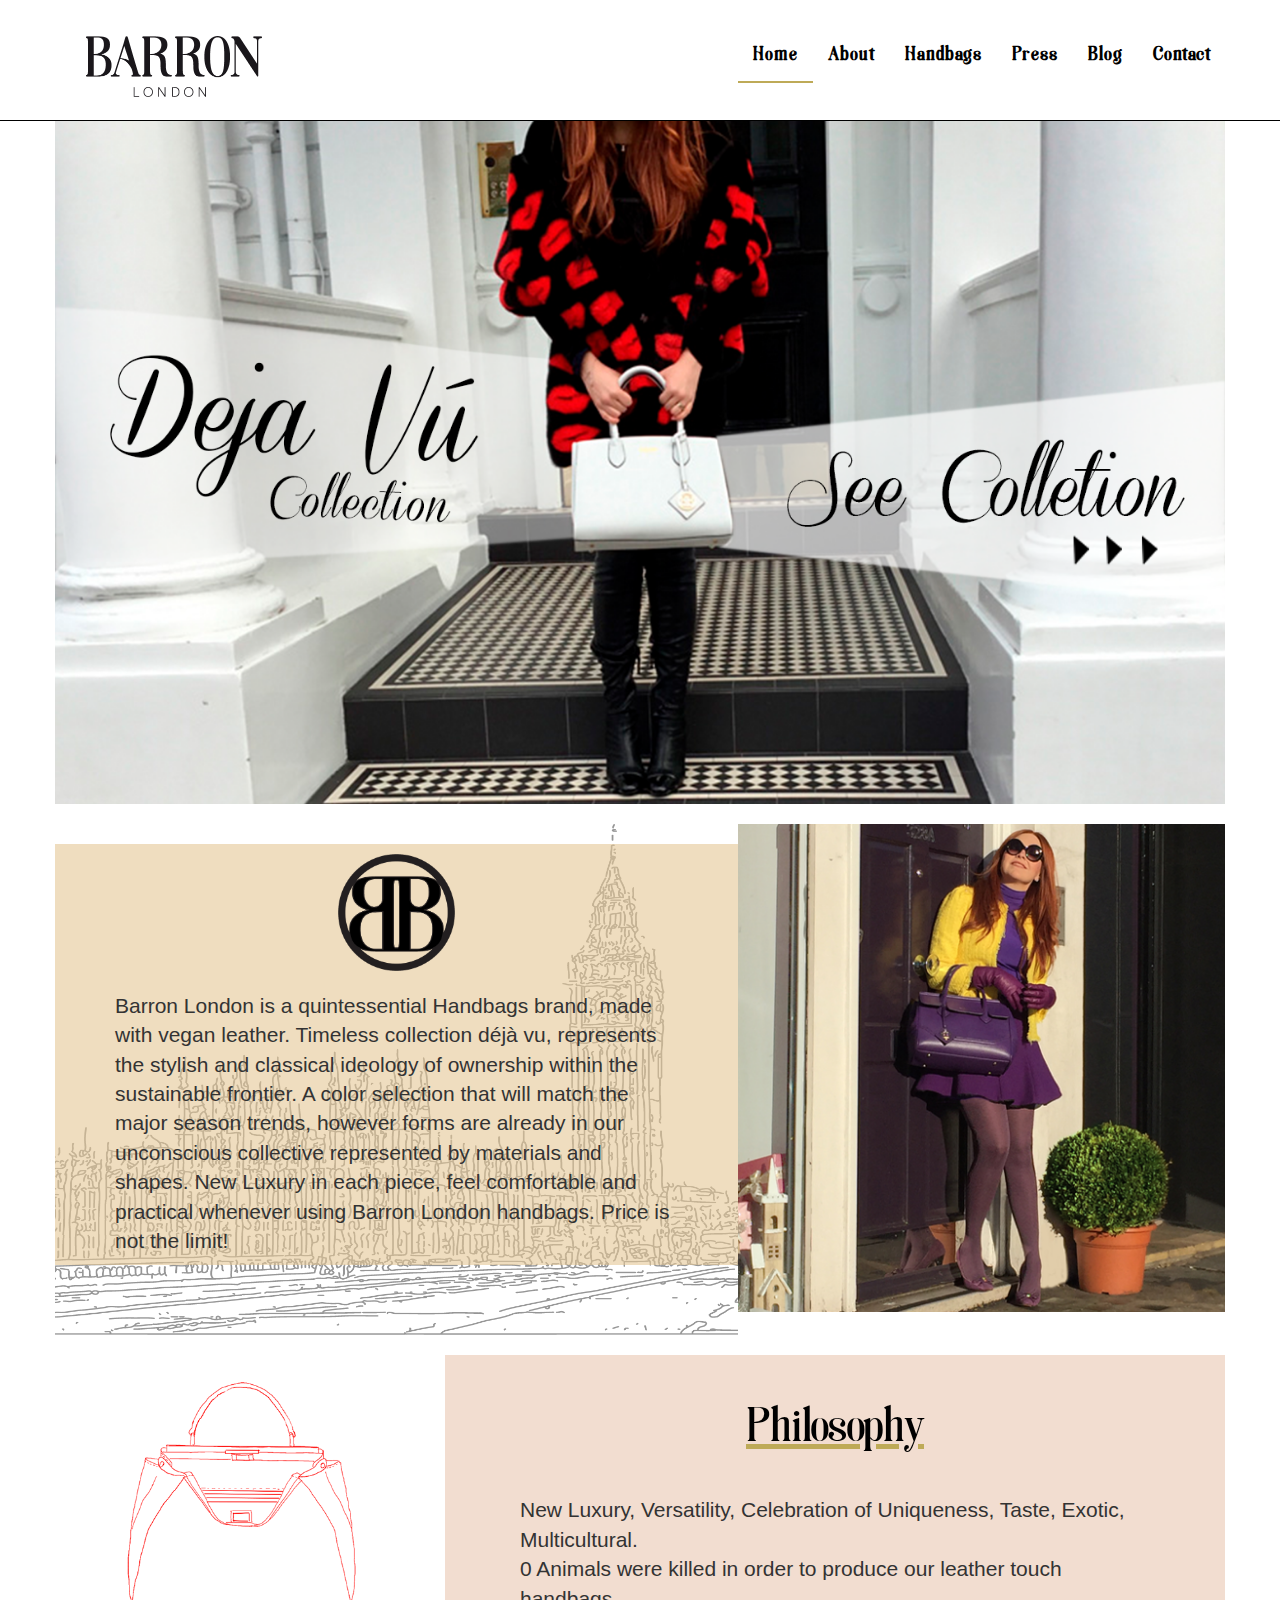
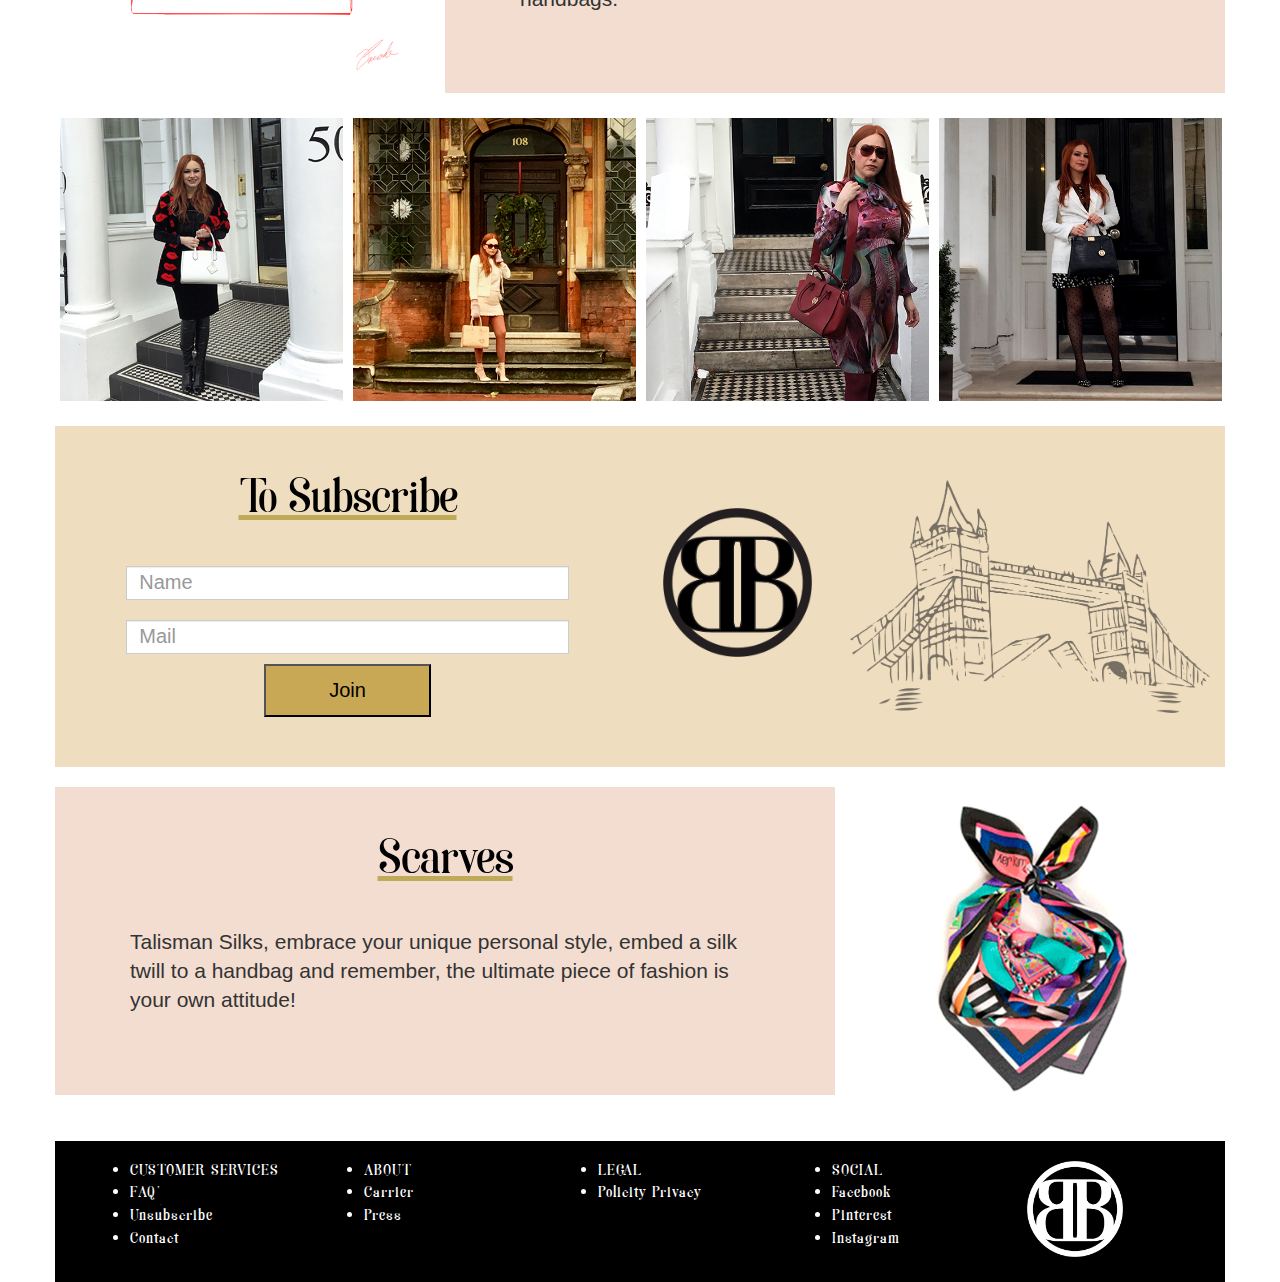
==== index.html @ 4e969e0f "Barron london" ====
<!DOCTYPE html>
<!-- saved from url=(0052)https://getbootstrap.com/docs/3.3/examples/carousel/ -->
<html lang="en"><head><meta http-equiv="Content-Type" content="text/html; charset=UTF-8">
    
    <meta http-equiv="X-UA-Compatible" content="IE=edge">
    <meta name="viewport" content="width=device-width, initial-scale=1">
    <!-- The above 3 meta tags *must* come first in the head; any other head content must come *after* these tags -->
    <meta name="description" content="">
    <meta name="author" content="">
    <meta name="googlebot" content="noindex">
    <meta name="robots" content="noindex">
    <link rel="icon" href="img/favicon.ico">

    <title>Barron London</title>

    <!-- Bootstrap core CSS -->
    <link href="css/bootstrap.min.css" rel="stylesheet">
    <link href="css/custom.css" rel="stylesheet">

  <!-- IE10 viewport hack for Surface/desktop Windows 8 bug -->
    <link href="css/ie10-viewport-bug-workaround.css" rel="stylesheet">

    <!-- Just for debugging purposes. Don't actually copy these 2 lines! -->
    <!--[if lt IE 9]><script src="../../assets/js/ie8-responsive-file-warning.js"></script><![endif]-->
    <script src="js/ie-emulation-modes-warning.js"></script>

    <!-- HTML5 shim and Respond.js for IE8 support of HTML5 elements and media queries -->
    <!--[if lt IE 9]>
      <script src="https://oss.maxcdn.com/html5shiv/3.7.3/html5shiv.min.js"></script>
      <script src="https://oss.maxcdn.com/respond/1.4.2/respond.min.js"></script>
    <![endif]-->

    <!-- Custom styles for this template -->
    <link href="css/carousel.css" rel="stylesheet">

    <link rel="stylesheet" type="text/css" href="css/slick.css"/>
    <link rel="stylesheet" type="text/css" href="css/slick-theme.css"/>

</head>
<!-- NAVBAR
================================================== -->
  <body>
    <div class="navbar-wrapper">
      <div class="container">
        <nav class="navbar navbar-default">
          <div class="container">
            <div class="navbar-header">
              <button type="button" class="navbar-toggle collapsed" data-toggle="collapse" data-target="#navbar" aria-expanded="false" aria-controls="navbar">
                <span class="sr-only">Toggle navigation</span>
                <span class="icon-bar"></span>
                <span class="icon-bar"></span>
                <span class="icon-bar"></span>
              </button>
              <a class="navbar-brand" href="https://getbootstrap.com/docs/3.3/examples/carousel/#">
                <img width="50%" class="img-responsive" src="img/logo_header.png">
              </a>
            </div>
            <div id="navbar" class="navbar-collapse collapse">
              <ul class="nav navbar-nav navbar-right">
                <li class="active">
                  <a class="navbar-link" href="https://getbootstrap.com/docs/3.3/examples/carousel/#">Home</a>
                </li>
                <li>
                  <a class="navbar-link" href="/about-us.html">About</a>
                </li>
                <li>
                  <a class="navbar-link" href="/hangbag.html">Handbags</a>
                </li>
                <li>
                  <a class="navbar-link" href="/press.html">Press</a>
                </li>
               
                <li>
                  <a class="navbar-link" href="#">Blog</a>
                </li>
                 <!--<li>
                  <a class="navbar-link" href="#">Shop</a>
                </li>
                -->
                <li>
                  <a class="navbar-link" href="/contact.html">Contact</a>
                </li>
              </ul>
            </div>
          </div>
        </nav>

      </div>
    </div>
    <!-- Marketing messaging and featurettes
    ================================================== -->
    <!-- Wrap the rest of the page in another container to center all the content. -->

    <div class="container marketing content-wrapper">
      <div class="row">
        <div class="col-md-12 npl npr">
          <div id="home-carrusel-stage">
            <img class="img-responsive" src="img/stock/Carrusel_principal_home.png">
             <img class="img-responsive" src="img/stock/Carrusel_principal_home_2.png">
            <img class="img-responsive" src="img/stock/Carrusel_principal_home_3.png">
          </div>
        </div>
      </div>

      <!-- START THE FEATURETTES -->
      <hr class="featurette-divider">

      <div class="row featurette">
        <div class="col-md-7 bg-castle npl npr">
          <div class="section-inner">
            <div class="bgcolor-1">
            <img class="img-responsive center-block p10" width="20%" src="img/barronblack.png" data-holder-rendered="true">
            <p class="lead">Barron London is a quintessential Handbags brand, made with vegan leather. Timeless collection déjà vu, represents the stylish and classical ideology of ownership within the sustainable frontier. A color selection that will match the major season trends, however forms are already in our unconscious collective represented by materials and shapes. New Luxury in each piece, feel comfortable and practical whenever using Barron London handbags. Price is not the limit!</p>
            </div>
            </div>
        </div>
        <div class="col-md-5 npl npr">
          <img class="img-responsive center-block" alt="500x500" src="img/stock/Barron_london_description_home.png" data-holder-rendered="true">
        </div>
      </div>

      <hr class="featurette-divider">

      <div class="row featurette">
        <div class="col-md-8 col-md-push-4 bgcolor-2">
          <div class="section-inner">
            <h2 class="featurette-heading">Philosophy</h2>
            <p class="lead">New Luxury, Versatility, Celebration of Uniqueness, Taste, Exotic, Multicultural.
              <br> 0 Animals were killed in order to produce our leather touch handbags.</p>
          </div>
        </div>
        <div class="col-md-4 col-md-pull-8">
          <img class="featurette-image img-responsive center-block" width="90%" alt="500x500" src="img/stock/bolsa_boceto.png">
        </div>
      </div>

      <hr class="featurette-divider">

      <div class="row">
        <div class="col-md-12 npr npl">
          <div class="home-carrusel-design">
            <div class="carrusel-item">
              <img src="img/stock/Barron_london_snowhite_carrusel_home.png">
            </div>
            <div class="carrusel-item">
              <img src="img/stock/Barron_london_snowhite_carrusel2_home.png">
            </div>
            <div class="carrusel-item">
              <img src="img/stock/Barron_london_snowhite_carrusel3_home.png">
            </div>
            <div class="carrusel-item">
              <img src="img/stock/Barron_london_snowhite_carrusel4_home.png">
            </div>
            <div class="carrusel-item">
              <img src="img/stock/Barron_london_snowhite_carrusel5_home.png">
            </div>
            <div class="carrusel-item">
              <img src="img/stock/Barron_london_snowhite_carrusel6_home.png">
            </div>
            <div class="carrusel-item">
              <img src="img/stock/bicolores_3.png">
            </div>
          </div>
        </div>
      </div>

      <hr class="featurette-divider">

      <div class="row featurette bgcolor-1" id="newsletter-secction">
        <div class="col-md-6">
          <div class="section-inner">
            <h2 class="featurette-heading">To Subscribe</h2>
            <form class="newsletter_form" class="form-horizontal">
              <div class="col-md-10 form-group center-block p10">
                <input class="form-control" type="text" placeholder="Name" />
              </div>
              <div class="col-md-10 form-group center-block p10">
                <input class="form-control" type="text" placeholder="Mail" />
              </div>
              <input type="submit" class="submit_button bgcolor-3" value="Join">
            </form>
          </div>
        </div>
        <div class="col-md-2">
          <img class="featurette-image img-responsive center-block logo" width="90%" alt="500x500" src="img/barronblack.png">
        </div>
        <div class="col-md-4 ">
          <img class="featurette-image img-responsive center-block bridge" alt="500x500" src="img/puente.png">
        </div>
      </div>



      <hr class="featurette-divider">

    
      <div class="row featurette">
        <div class="col-md-8 bgcolor-2">
          <div class="section-inner">
            <h2 class="featurette-heading">Scarves</h2>
            <p class="lead">Talisman Silks, embrace your unique personal style, embed a silk twill to a handbag and remember, the ultimate piece of fashion is your own attitude!</p>
          </div>
        </div>
        <div class="col-md-4">
          <img class="featurette-image img-responsive center-block" width="90%" alt="500x500" src="img/stock/mascadas_1.png">
        </div>
      </div>

      <hr class="featurette-divider">
      <hr class="featurette-divider">



    </div><!-- /.container -->

    <!-- FOOTER -->
    <footer>
      <div id="footer" class="container bottom-menu">
        <div class="row">
          <div class="col-md-10">
            <div class="col-md-3">
              <ul class="customer">
                <li>CUSTOMER SERVICES<br></li>
                <li>FAQ'<br></li>
                <li>Unsubscribe<br></li>
                <li>Contact<br></li></ul>
            </div>
            <div class="col-md-3">
              <ul class="customer">
                <li>ABOUT<br></li>
                <li>Carrier<br></li>
                <li>Press<br></li>
              </ul>
            </div>
            <div class="col-md-3">
              <ul class="customer">
                <li>LEGAL<br></li>
                <li>Policity Privacy<br></li>
              </ul>
            </div>
            <div class="col-md-3">
              <ul class="customer">
                <li>SOCIAL<br></li>
                <li>Facebook<br></li>
                <li>Pinterest<br></li>
                <li>Instagram<br></li>
              </ul>
            </div>
          </div>
          <div class="col-md-2 npr npl">
            <img class="container6" width="50%" src="img/barronwhite.png"/>
          </div>
        </div>
      </div>
    </footer>


    <!-- Bootstrap core JavaScript
    ================================================== -->
    <!-- Placed at the end of the document so the pages load faster -->
    <script src="js/jquery.min.js"></script>
    <script>window.jQuery || document.write('<script src="../../assets/js/vendor/jquery.min.js"><\/script>')</script>
    <script src="js/bootstrap.min.js"></script>
    <!-- Just to make our placeholder images work. Don't actually copy the next line! -->
    <script src="js/holder.min.js"></script>
    <!-- IE10 viewport hack for Surface/desktop Windows 8 bug -->
    <script src="js/ie10-viewport-bug-workaround.js"></script>

    <script src="js/slick.min.js"></script>
    <script>
        $(document).ready(function(){

            $('#home-carrusel-stage').slick({
                dots: false,
                infinite: true,
                speed: 3000,
                slidesToShow:1,
                variableWidth: false,
                autoplay:true,
                autoplaySpeed:2000,
                arrows: false,
            });

            $('.home-carrusel-design').slick({
                dots: false,
                infinite: true,
                speed: 3000,
                slidesToShow:4,
                variableWidth: false,
                autoplay:true,
                autoplaySpeed:2000,
                arrows: false,
            });

            $('.home-carrusel-scraves').slick({
                dots: false,
                infinite: true,
                speed: 3000,
                slidesToShow:1,
                variableWidth: false,
                autoplay:true,
                autoplaySpeed:2000,
                arrows: false,
            });
        });
    </script>
  

<svg xmlns="http://www.w3.org/2000/svg" width="500" height="500" viewBox="0 0 500 500" preserveAspectRatio="none" style="display: none; visibility: hidden; position: absolute; top: -100%; left: -100%;"><defs><style type="text/css"></style></defs><text x="0" y="25" style="font-weight:bold;font-size:25pt;font-family:Arial, Helvetica, Open Sans, sans-serif">500x500</text></svg><span style="border-radius: 3px; text-indent: 20px; width: auto; padding: 0px 4px 0px 0px; text-align: center; font-style: normal; font-variant: normal; font-weight: bold; font-stretch: normal; font-size: 11px; line-height: 20px; font-family: &quot;Helvetica Neue&quot;, Helvetica, sans-serif; color: rgb(255, 255, 255); background: url(&quot;[data-uri]&quot;) 3px 50% / 14px 14px no-repeat rgb(189, 8, 28); position: absolute; opacity: 1; z-index: 8675309; display: none; cursor: pointer; border: none; -webkit-font-smoothing: antialiased;">Guardar</span><span style="width: 24px; height: 24px; background: url(&quot;[data-uri]&quot;) 50% 50% / 14px 14px no-repeat rgba(0, 0, 0, 0.4); position: absolute; opacity: 1; z-index: 8675309; display: none; cursor: pointer; border: none; border-radius: 12px;"></span></body></html>
---- css/custom.css ----
@font-face {
    font-family: 'Soria';
    src: url('../fonts/soria-font.ttf');
}

#navbar, footer {
    font-family: 'Soria', serif;
    letter-spacing: 1px;
    font-size: 16px;
}
body{
    font-family: 'helvetica', sans-serif;
    letter-spacing:normal;
}

body  h2{
    font-family: 'Soria', serif;
    letter-spacing: .5px;
}

.bgcolor-1{
    background-color: rgba(229, 198, 149,0.6);
    width: auto;
}

.bgcolor-2{
    background-color: rgba(242, 221, 208,1);
}

.bgcolor-3{
    background-color: rgba(201, 168, 85,1);
}

.opacity{
    opacity: .6;
}

.p10{
    padding: 10px;
}

.bg-castle{
    background-image: url("../img/westmister.png");
    background-position: center;
    background-size:cover ;
}

.npl{
    padding-left:0 !important;
}

.npr{
    padding-right:0 !important;
}

.navbar-wrapper{
    border-bottom: solid 1px #000;
}

.navbar-default{
    background-color: transparent;
}

.navbar {
    min-height: 80px;
    margin-bottom: 20px;
    border: 1px solid transparent;
}

.navbar-link{
    margin-top: 10px;
    font-weight: bold;
    color: #000 !important;
    font-size: 2rem;
}

.navbar .active a{
    background-color: transparent !important;
    font-weight: bolder;
    border-bottom: 2px solid #BEAA57;
    display: inline-block;
}
.center-block{
    margin: 0 auto !important;
    display: block !important;
    float: none !important;
}

hr {
    margin-top: 10px;
    margin-bottom: 10px;
    border: 0;
    border-top: none;
}

.content-wrapper{
    min-height: calc(100vh - 280px);
}

.section-divider {
    margin: 10px 0; /* Space out the Bootstrap <hr> more */
}

.section-inner{
    padding: 20px 0px 50px 0px ;
}

.section-inner p{
    padding: 10px 60px;
}

.section-inner h2{
    text-align: center;
    color: #000;
    margin: 30px;
    text-decoration: underline;
    text-decoration-color: #BEAA57 ;
    text-decoration-line: underline;
    text-decoration-skip: ink;
}

.carrusel-item{
    padding: 5px;
}

.carrusel-item img{
    width: 100%;
}

.submit_button{
    padding: 10px;
    text-align: center;
    margin: 0 auto;
    float: none;
    display: block;
    width: 30%;
    color: #000;
    font-size: 2rem;
}

.newsletter_form input{
    font-size: 2rem;
    border-radius: 0 !important;
}

#newsletter-secction .logo{
    margin-top: 50% !important;
}

#newsletter-secction .bridge{
    margin-top: 15% !important;
}

#footer{
    background-color: #000;
    min-height: 100px;
    color:#FFF;
    clear:both;
}

#footer img{
    margin-bottom: auto;
    margin-right: auto;
    margin-left: auto;
    
}


.contact-title{
    text-align: center;
    font-size: 10rem;
}

#contact-form{
    margin-top: 50px;
    margin-bottom: 50px;
}

#contact-form .form-group{
    margin-bottom: 20px !important;
}

#contact-form .submit_button{
    padding: 10px;
    text-align: center;
    display: block;
    width: 20%;
    color: #000;
    font-size: 2rem;
    float: right;
    margin-right: 10px;
}

.bottom-menu{
    padding: 20px;
}

@media (max-width: 768px) {

}

@media (max-width: 480px) {
    .navbar-brand{
        width: 80%;
        height: 70px;
    }

    .navbar-collapse{
        text-align: center;
    }

    .section-inner p {
        padding: 10px 20px;
    }

    .featurette-image{
        display: none !important;
    }

    .about-us .featurette-heading{
        padding-top: 30px !important;
    }

    .contact-title{
        font-size: 5rem;
    }

    #contact-form .submit_button{
        padding: 10px;
        text-align: center;
        display: block;
        width: 80%;
        color: #000;
        font-size: 2rem;
        float: none;
        margin:0 auto;
    }

    #footer ul{
        padding: 0;
        margin: 0;
    }
    #footer li{
        text-align: center;
        list-style: none;
        margin: 10px;

    }

    #footer img{
        text-align: center;
        width: 30%;
        display: block;
        margin-top: 10px;
    }


}
---- css/ie10-viewport-bug-workaround.css ----
/*!
 * IE10 viewport hack for Surface/desktop Windows 8 bug
 * Copyright 2014-2015 Twitter, Inc.
 * Licensed under MIT (https://github.com/twbs/bootstrap/blob/master/LICENSE)
 */

/*
 * See the Getting Started docs for more information:
 * http://getbootstrap.com/getting-started/#support-ie10-width
 */
@-ms-viewport     { width: device-width; }
@-o-viewport      { width: device-width; }
@viewport         { width: device-width; }
---- css/carousel.css ----
/* GLOBAL STYLES
-------------------------------------------------- */
/* Padding below the footer and lighter body text */


/* CUSTOMIZE THE CAROUSEL
-------------------------------------------------- */

/* Carousel base class */
.carousel {
  height: 500px;
  margin-bottom: 60px;
}
/* Since positioning the image, we need to help out the caption */
.carousel-caption {
  z-index: 10;
}

/* Declare heights because of positioning of img element */
.carousel .item {
  height: 500px;
  background-color: #777;
}
.carousel-inner > .item > img {
  position: absolute;
  top: 0;
  left: 0;
  min-width: 100%;
  height: 500px;
}


/* MARKETING CONTENT
-------------------------------------------------- */

/* Center align the text within the three columns below the carousel */
.marketing .col-lg-4 {
  margin-bottom: 20px;
  text-align: center;
}
.marketing h2 {
  font-weight: normal;
}
.marketing .col-lg-4 p {
  margin-right: 10px;
  margin-left: 10px;
}


/* Featurettes
------------------------- */

/* Thin out the marketing headings */
.featurette-heading {
  font-weight: 300;
  line-height: 1;
  letter-spacing: -1px;
}


/* RESPONSIVE CSS
-------------------------------------------------- */

@media (min-width: 768px) {
  /* Navbar positioning foo */
  .navbar-wrapper {
    margin-top: 20px;
  }
  .navbar-wrapper .container {
    padding-right: 15px;
    padding-left: 15px;
  }
  .navbar-wrapper .navbar {
    padding-right: 0;
    padding-left: 0;
  }

  /* The navbar becomes detached from the top, so we round the corners */
  .navbar-wrapper .navbar {
    border-radius: 4px;
  }

  /* Bump up size of carousel content */
  .carousel-caption p {
    margin-bottom: 20px;
    font-size: 21px;
    line-height: 1.4;
  }

  .featurette-heading {
    font-size: 50px;
  }
}

@media (min-width: 992px) {
  .featurette-heading {
    margin-top: 120px;
  }
}
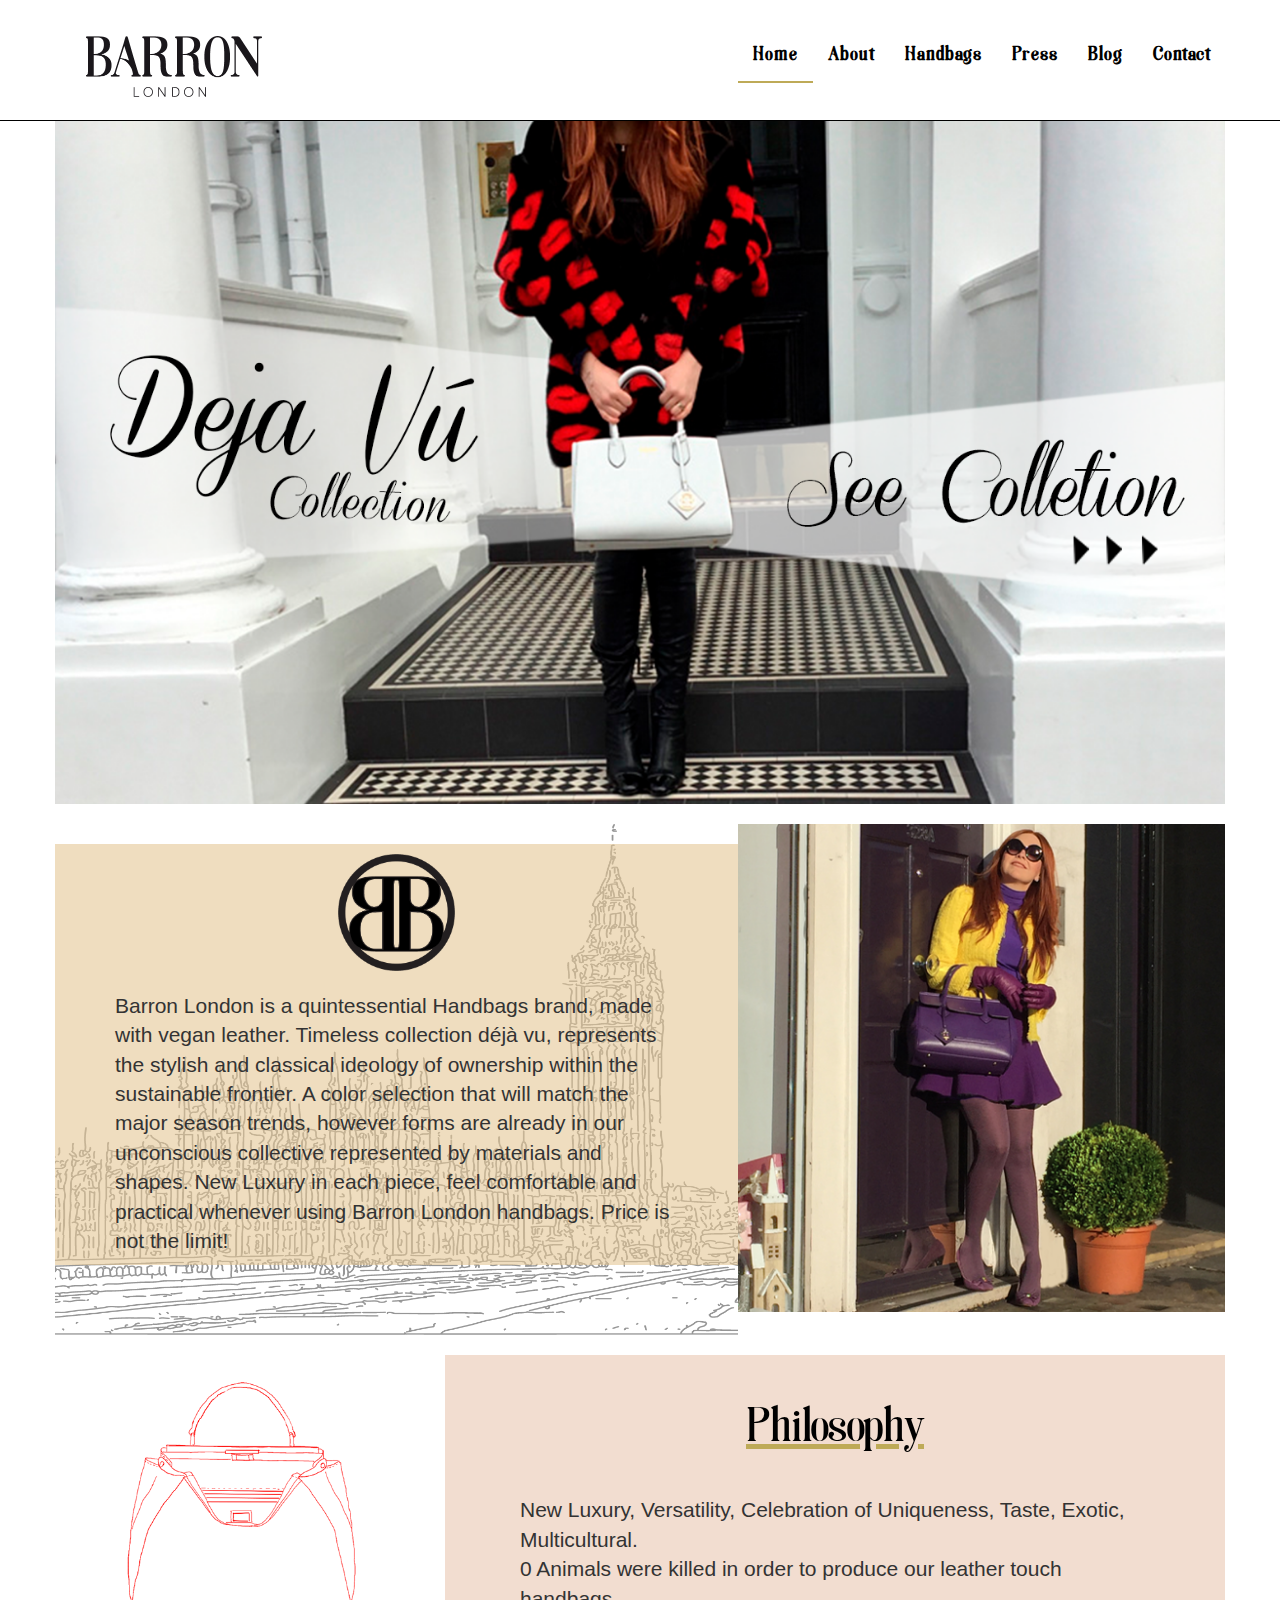
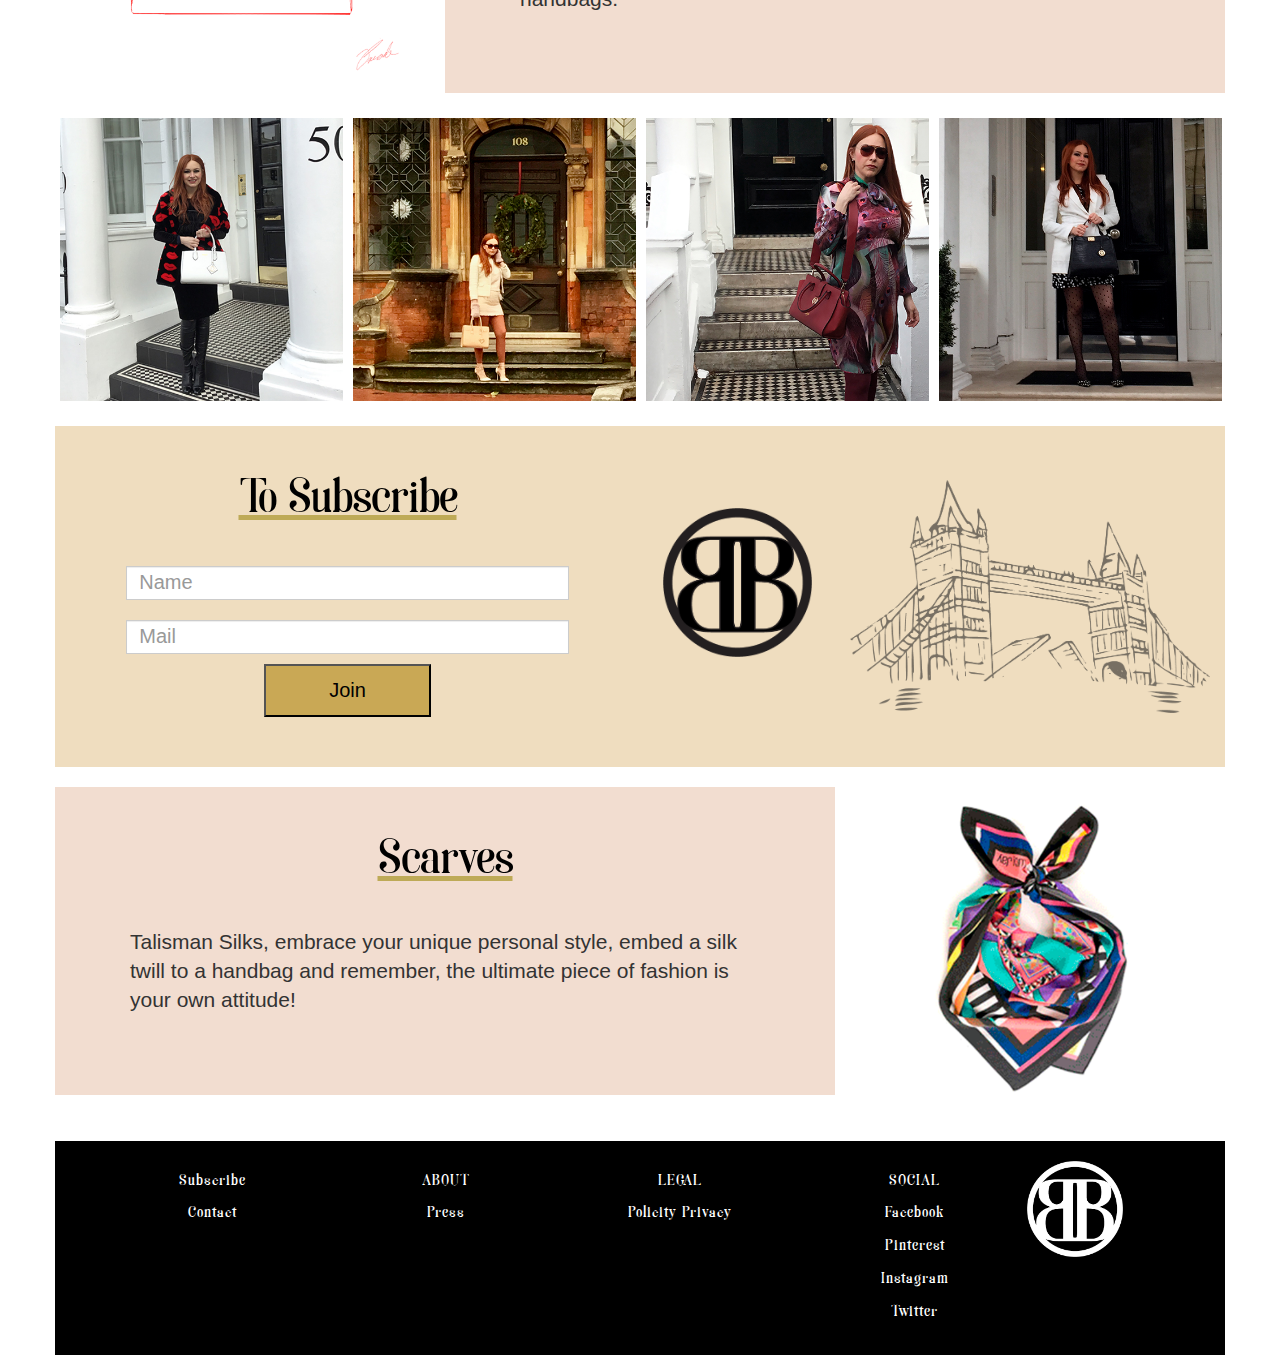
==== commit 338becd1: "Contact form" ====
--- a/index.html
+++ b/index.html
@@ -35,6 +35,7 @@
 
     <link rel="stylesheet" type="text/css" href="css/slick.css"/>
     <link rel="stylesheet" type="text/css" href="css/slick-theme.css"/>
+
 
 </head>
 <!-- NAVBAR
@@ -51,14 +52,14 @@
                 <span class="icon-bar"></span>
                 <span class="icon-bar"></span>
               </button>
-              <a class="navbar-brand" href="https://getbootstrap.com/docs/3.3/examples/carousel/#">
+              <a class="navbar-brand" href="/index.html">
                 <img width="50%" class="img-responsive" src="img/logo_header.png">
               </a>
             </div>
             <div id="navbar" class="navbar-collapse collapse">
               <ul class="nav navbar-nav navbar-right">
                 <li class="active">
-                  <a class="navbar-link" href="https://getbootstrap.com/docs/3.3/examples/carousel/#">Home</a>
+                  <a class="navbar-link" href="/index.html">Home</a>
                 </li>
                 <li>
                   <a class="navbar-link" href="/about-us.html">About</a>
@@ -220,16 +221,13 @@
           <div class="col-md-10">
             <div class="col-md-3">
               <ul class="customer">
-                <li>CUSTOMER SERVICES<br></li>
-                <li>FAQ'<br></li>
-                <li>Unsubscribe<br></li>
-                <li>Contact<br></li></ul>
+                <li><a>Subscribe</a><br></li>
+                <li><a href="/contact.html">Contact</a><br></li></ul>
             </div>
             <div class="col-md-3">
               <ul class="customer">
-                <li>ABOUT<br></li>
-                <li>Carrier<br></li>
-                <li>Press<br></li>
+                <li><a href="/contact.html">ABOUT</a><br></li>
+                <li><a href="/press.html">Press</a><br></li>
               </ul>
             </div>
             <div class="col-md-3">
@@ -241,9 +239,10 @@
             <div class="col-md-3">
               <ul class="customer">
                 <li>SOCIAL<br></li>
-                <li>Facebook<br></li>
-                <li>Pinterest<br></li>
-                <li>Instagram<br></li>
+                <li><a target="_blank" href="https://www.facebook.com/barronlondon/">Facebook</a></li>
+                <li><a target="_blank" href="https://www.pinterest.com.mx/barronlondonuk/">Pinterest</a><br></li>
+                <li><a target="_blank" href="https://www.instagram.com/barronlondonuk/">Instagram</a><br></li>
+                <li><a target="_blank" href="https://twitter.com/BarronLondon/">Twitter</a><br></li>
               </ul>
             </div>
           </div>
--- a/css/custom.css
+++ b/css/custom.css
@@ -158,6 +158,17 @@
     clear:both;
 }
 
+#footer li{
+    text-align: center;
+    list-style: none;
+    margin: 10px;
+
+}
+
+#footer li a{
+    color: white;
+}
+
 #footer img{
     margin-bottom: auto;
     margin-right: auto;
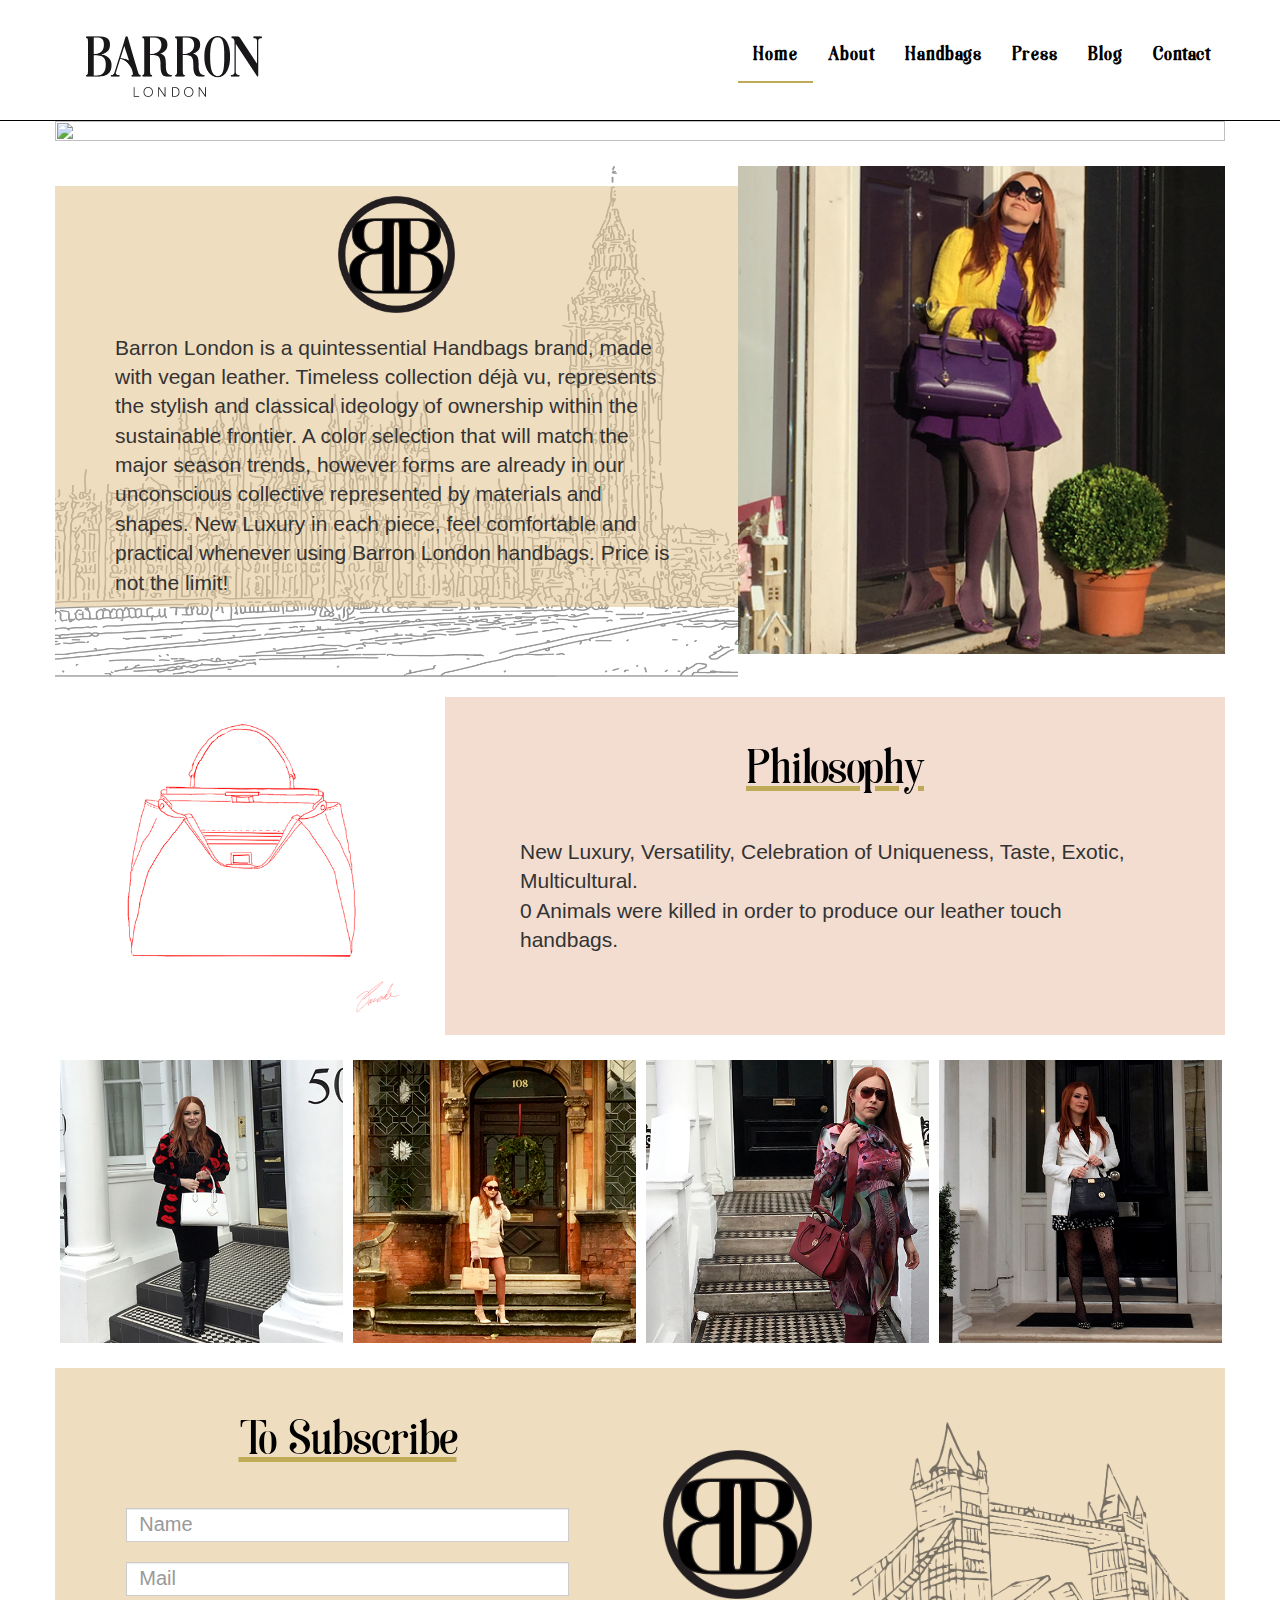
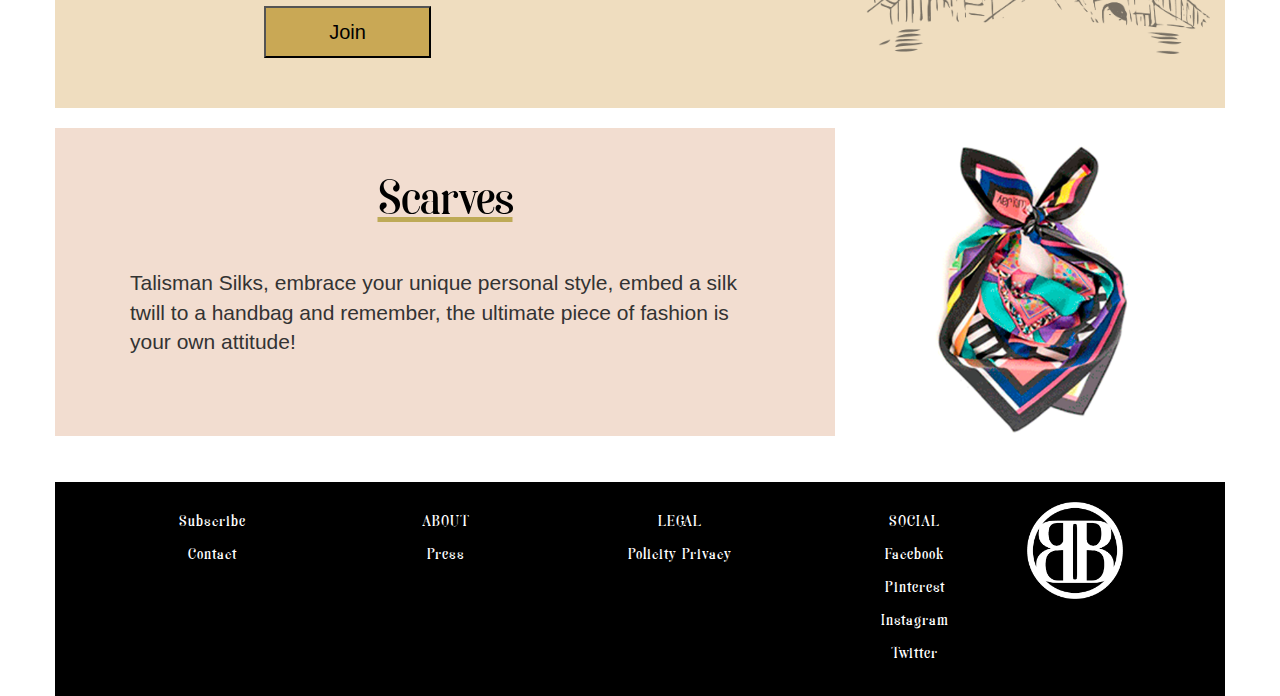
==== commit 8be54dd2: "Contact form" ====
--- a/index.html
+++ b/index.html
@@ -96,9 +96,9 @@
       <div class="row">
         <div class="col-md-12 npl npr">
           <div id="home-carrusel-stage">
-            <img class="img-responsive" src="img/stock/Carrusel_principal_home.png">
-             <img class="img-responsive" src="img/stock/Carrusel_principal_home_2.png">
-            <img class="img-responsive" src="img/stock/Carrusel_principal_home_3.png">
+            <img class="img-responsive" src="img/stock/Carrusel_principal_home-collection.png">
+             <img class="img-responsive" src="img/stock/Carrusel_principal_home_discoteque.png">
+            <img class="img-responsive" src="img/stock/Carrusel_principal_home_happynoir.png">
           </div>
         </div>
       </div>
@@ -171,12 +171,12 @@
         <div class="col-md-6">
           <div class="section-inner">
             <h2 class="featurette-heading">To Subscribe</h2>
-            <form class="newsletter_form" class="form-horizontal">
+            <form id="newsletter-form" class="newsletter_form" class="form-horizontal">
               <div class="col-md-10 form-group center-block p10">
-                <input class="form-control" type="text" placeholder="Name" />
+                <input class="form-control" required type="text" placeholder="Name" />
               </div>
               <div class="col-md-10 form-group center-block p10">
-                <input class="form-control" type="text" placeholder="Mail" />
+                <input class="form-control" data-validation="email" name="email" id="email" required type="text" placeholder="Mail" />
               </div>
               <input type="submit" class="submit_button bgcolor-3" value="Join">
             </form>
@@ -233,7 +233,7 @@
             <div class="col-md-3">
               <ul class="customer">
                 <li>LEGAL<br></li>
-                <li>Policity Privacy<br></li>
+                <li><a href="/privacy-policy.html">Policity Privacy</a><br></li>
               </ul>
             </div>
             <div class="col-md-3">
@@ -266,6 +266,8 @@
     <script src="js/ie10-viewport-bug-workaround.js"></script>
 
     <script src="js/slick.min.js"></script>
+    <script src="js/jquery.form-validator.min.js"></script>
+
     <script>
         $(document).ready(function(){
 
@@ -303,6 +305,40 @@
             });
         });
     </script>
+
+    <script>
+        $(document).ready(function() {
+            $.validate({
+                form:$('form'),
+                rules: {
+                    email: {
+                        required: "Mandatory field",
+                    },
+                }
+            });
+
+            $("form").submit(function (e) {
+                console.log('enviando');
+                e.preventDefault();
+                $.ajax({
+                    method: "POST",
+                    url: "sendMailChimp.php",
+                    dataType: "json",
+                    data: {
+                        email: $("#email").val()
+                    },
+                    success: function (result) {
+                        if (result.respond) {
+                            document.getElementById("newsletter-form").reset();
+                            alert('Your Info was sent, Thanks!');
+                        }
+                    }
+                });
+
+                return 0;
+            });
+        });
+    </script>
   
 
 <svg xmlns="http://www.w3.org/2000/svg" width="500" height="500" viewBox="0 0 500 500" preserveAspectRatio="none" style="display: none; visibility: hidden; position: absolute; top: -100%; left: -100%;"><defs><style type="text/css"></style></defs><text x="0" y="25" style="font-weight:bold;font-size:25pt;font-family:Arial, Helvetica, Open Sans, sans-serif">500x500</text></svg><span style="border-radius: 3px; text-indent: 20px; width: auto; padding: 0px 4px 0px 0px; text-align: center; font-style: normal; font-variant: normal; font-weight: bold; font-stretch: normal; font-size: 11px; line-height: 20px; font-family: &quot;Helvetica Neue&quot;, Helvetica, sans-serif; color: rgb(255, 255, 255); background: url(&quot;[data-uri]&quot;) 3px 50% / 14px 14px no-repeat rgb(189, 8, 28); position: absolute; opacity: 1; z-index: 8675309; display: none; cursor: pointer; border: none; -webkit-font-smoothing: antialiased;">Guardar</span><span style="width: 24px; height: 24px; background: url(&quot;[data-uri]&quot;) 50% 50% / 14px 14px no-repeat rgba(0, 0, 0, 0.4); position: absolute; opacity: 1; z-index: 8675309; display: none; cursor: pointer; border: none; border-radius: 12px;"></span></body></html>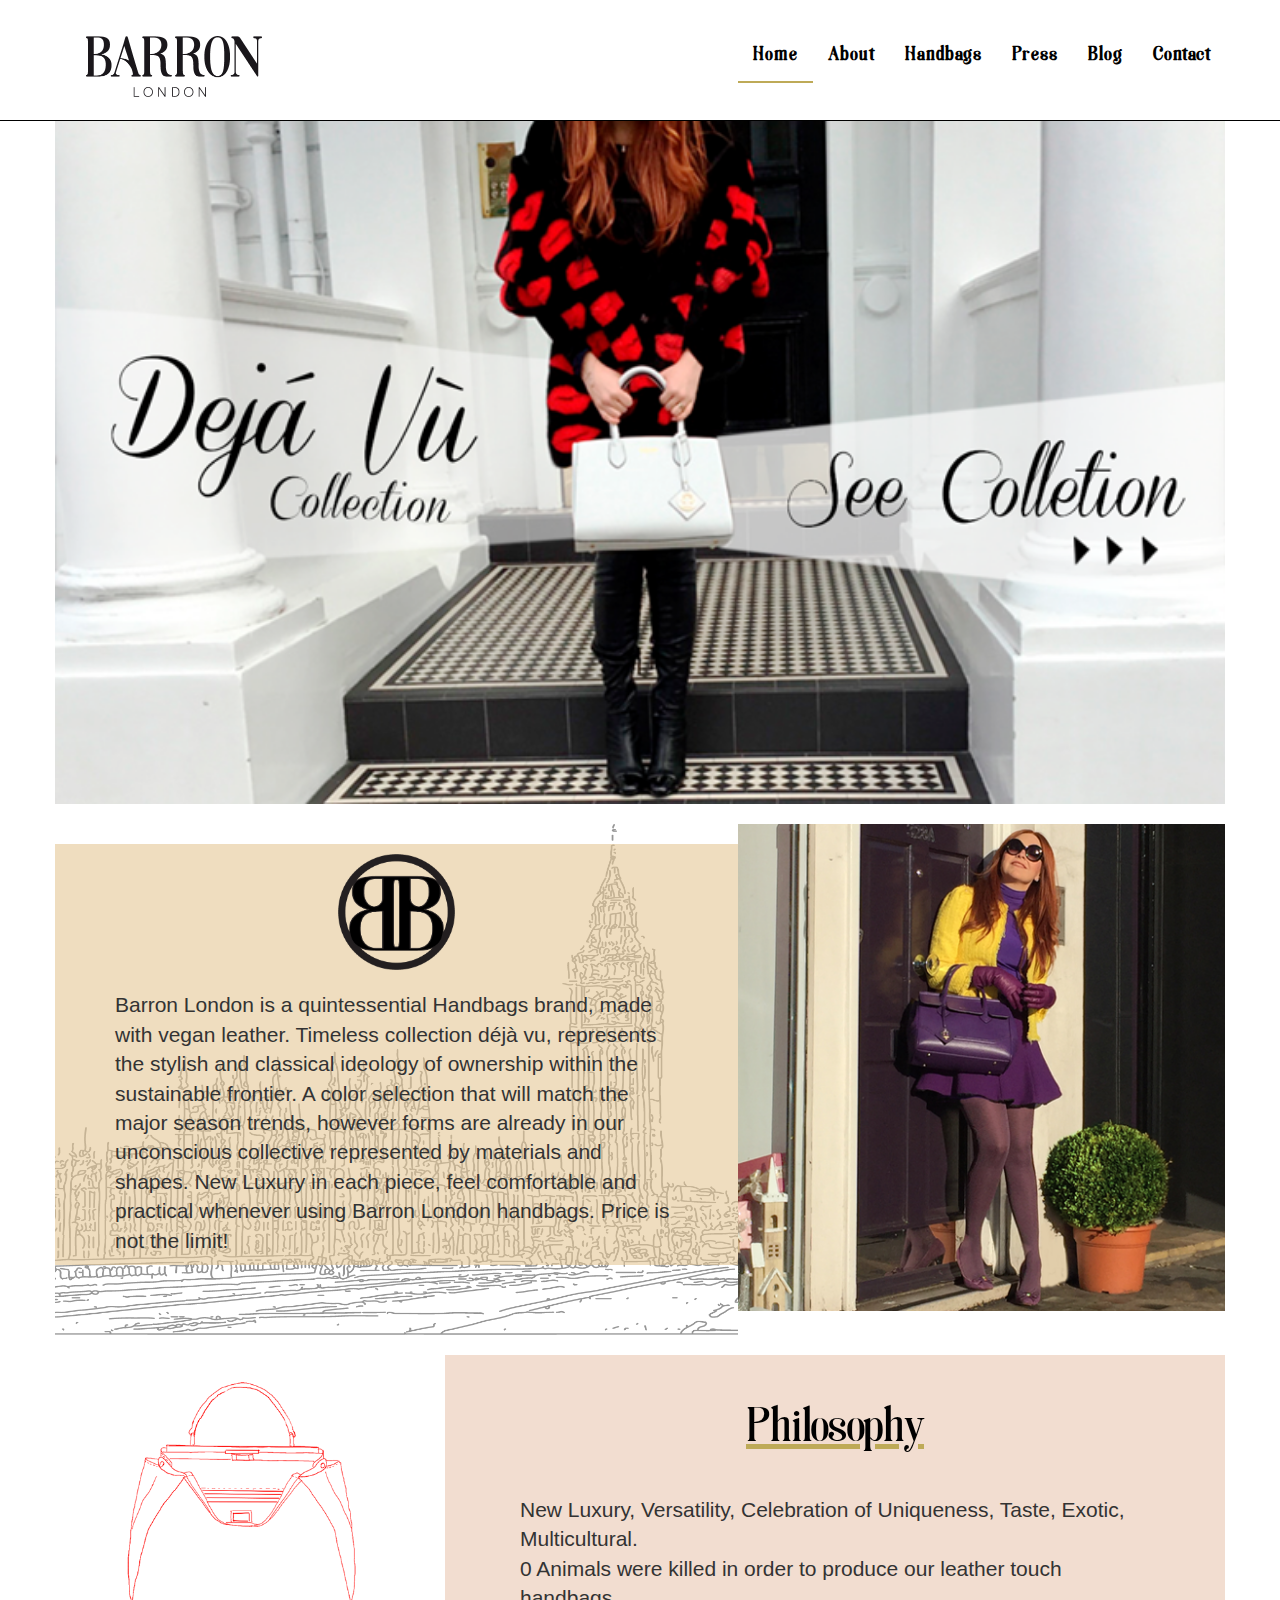
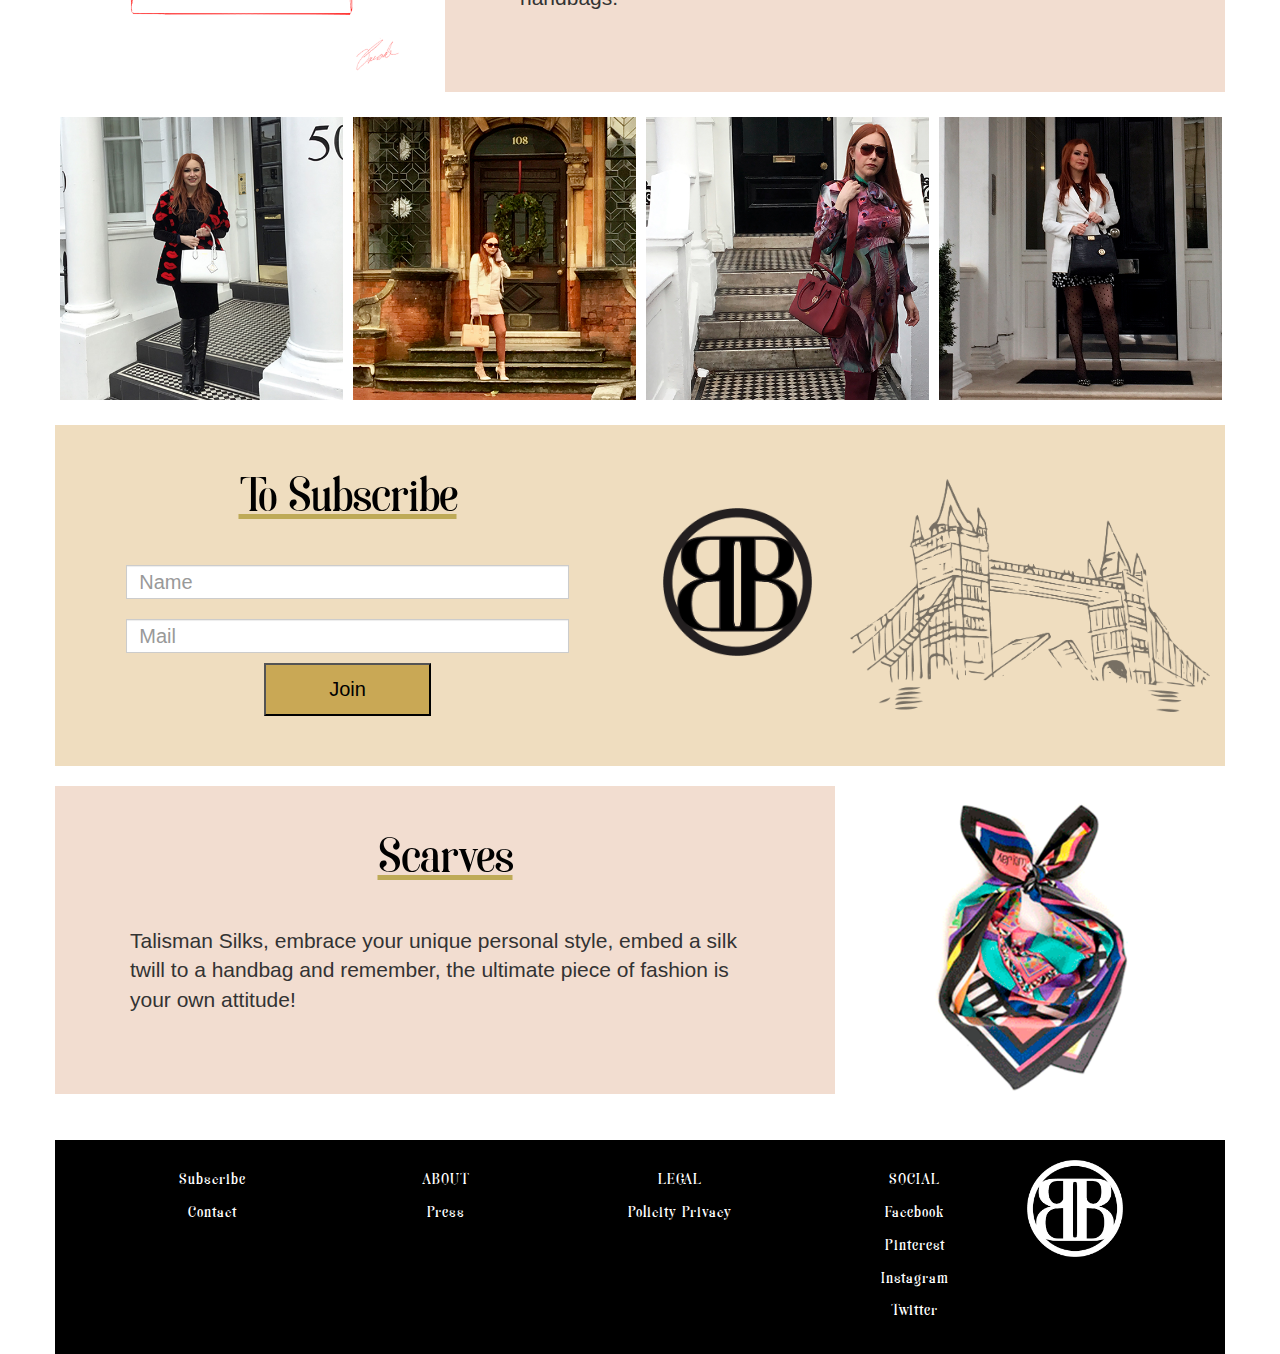
==== commit 4c45cf9b: "Htaccess" ====
--- a/index.html
+++ b/index.html
@@ -52,23 +52,23 @@
                 <span class="icon-bar"></span>
                 <span class="icon-bar"></span>
               </button>
-              <a class="navbar-brand" href="/index.html">
+              <a class="navbar-brand" href="/">
                 <img width="50%" class="img-responsive" src="img/logo_header.png">
               </a>
             </div>
             <div id="navbar" class="navbar-collapse collapse">
               <ul class="nav navbar-nav navbar-right">
                 <li class="active">
-                  <a class="navbar-link" href="/index.html">Home</a>
-                </li>
-                <li>
-                  <a class="navbar-link" href="/about-us.html">About</a>
-                </li>
-                <li>
-                  <a class="navbar-link" href="/hangbag.html">Handbags</a>
-                </li>
-                <li>
-                  <a class="navbar-link" href="/press.html">Press</a>
+                  <a class="navbar-link" href="/">Home</a>
+                </li>
+                <li>
+                  <a class="navbar-link" href="/about-us">About</a>
+                </li>
+                <li>
+                  <a class="navbar-link" href="/handbag">Handbags</a>
+                </li>
+                <li>
+                  <a class="navbar-link" href="/press">Press</a>
                 </li>
                
                 <li>
@@ -79,7 +79,7 @@
                 </li>
                 -->
                 <li>
-                  <a class="navbar-link" href="/contact.html">Contact</a>
+                  <a class="navbar-link" href="/contact">Contact</a>
                 </li>
               </ul>
             </div>
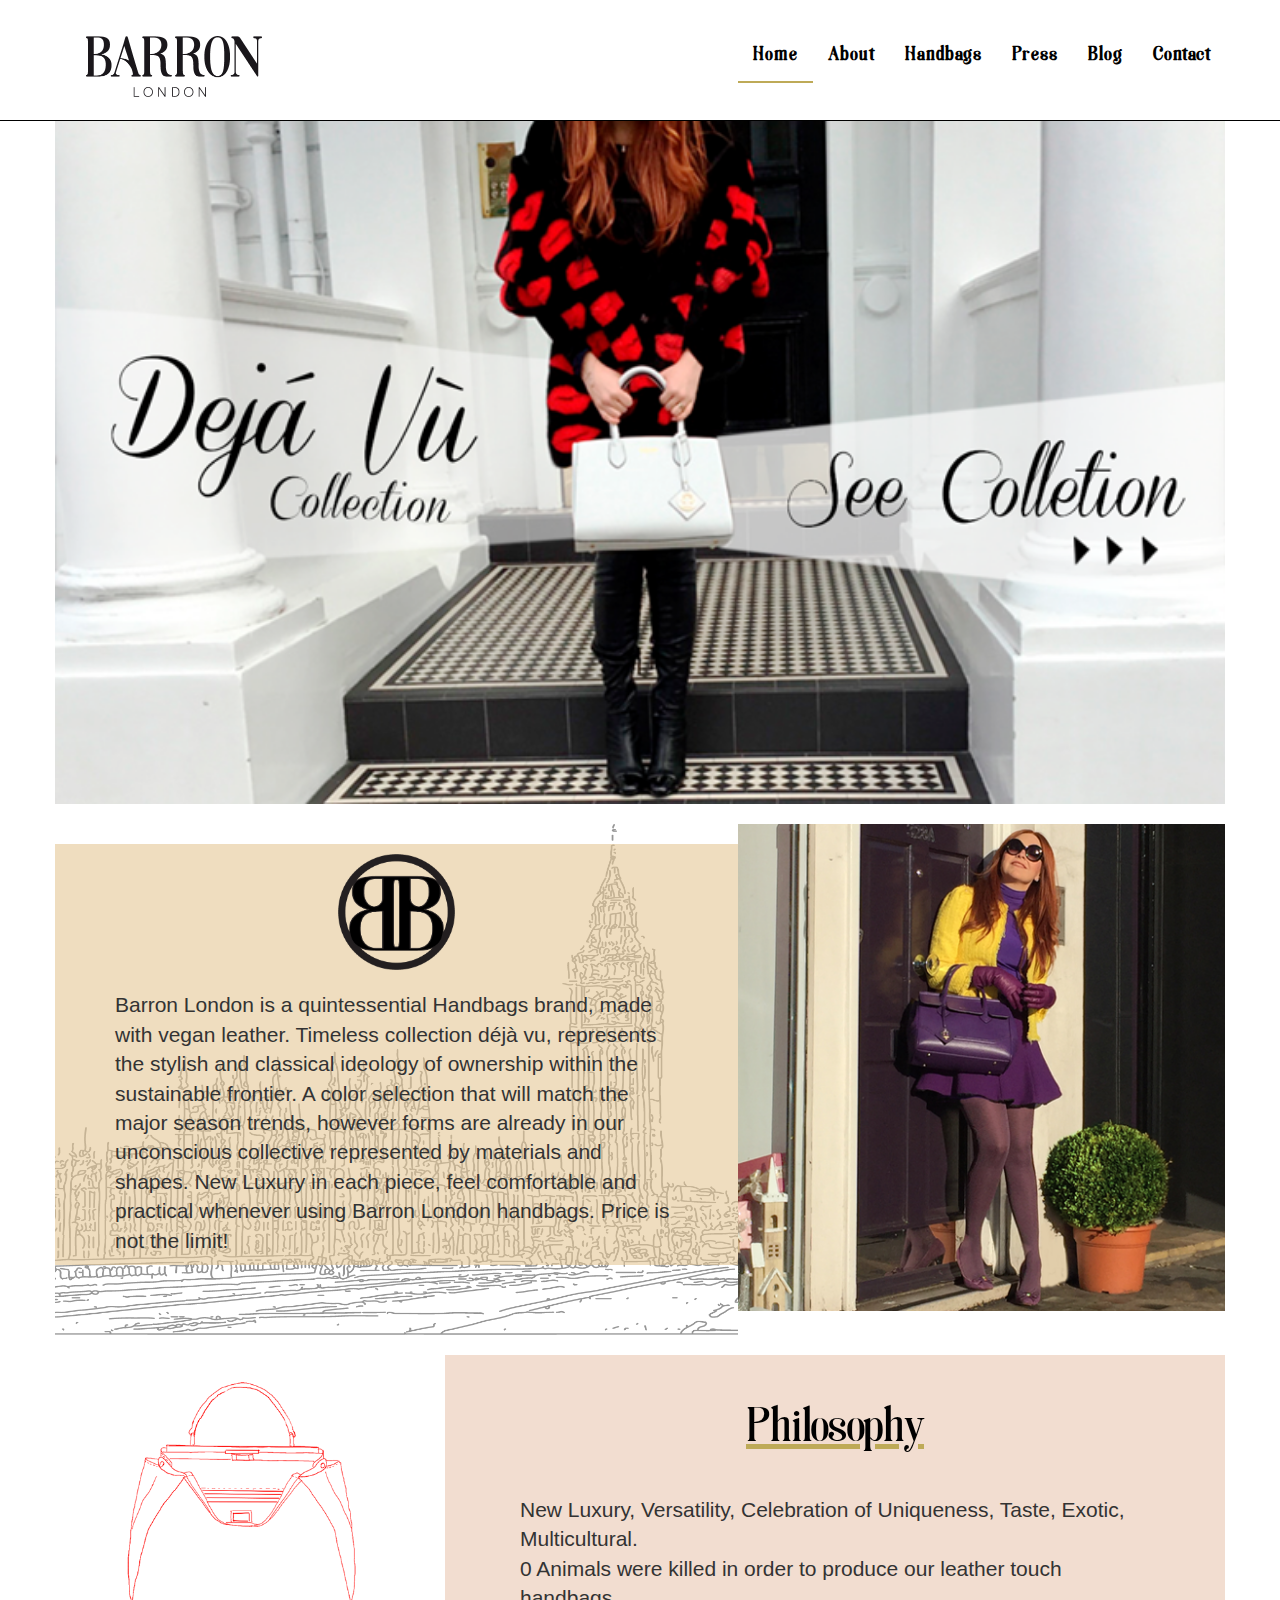
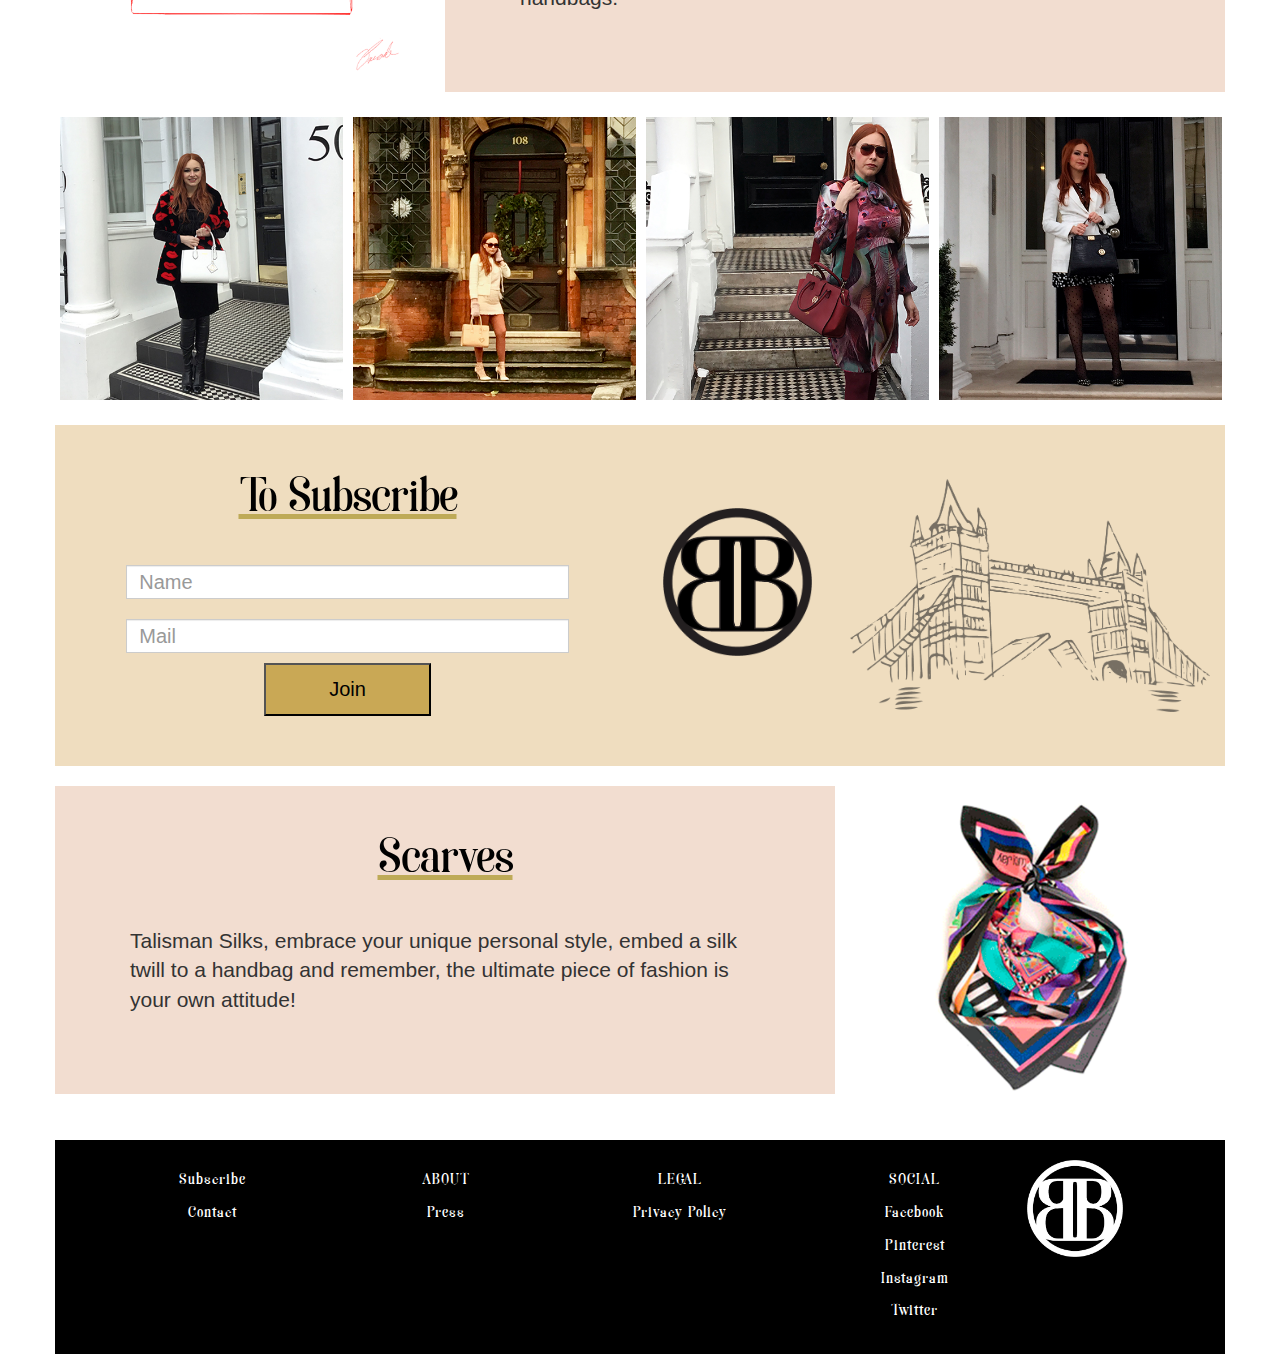
==== commit d91d8732: "Updates marzo" ====
--- a/index.html
+++ b/index.html
@@ -4,13 +4,8 @@
     
     <meta http-equiv="X-UA-Compatible" content="IE=edge">
     <meta name="viewport" content="width=device-width, initial-scale=1">
-    <!-- The above 3 meta tags *must* come first in the head; any other head content must come *after* these tags -->
-    <meta name="description" content="">
-    <meta name="author" content="">
-    <meta name="googlebot" content="noindex">
-    <meta name="robots" content="noindex">
+    <meta name="description" content="Barron London is a quintessential Handbags brand, made with vegan leather. Timeless collection déjà vu, represents the stylish and classical ideology of ownership within the sustainable frontier. A color selection that will match the major season trends, however forms are already in our unconscious collective represented by materials and shapes. New Luxury in each piece, feel comfortable and practical whenever using Barron London handbags. Price is not the limit!">
     <link rel="icon" href="img/favicon.ico">
-
     <title>Barron London</title>
 
     <!-- Bootstrap core CSS -->
@@ -97,7 +92,6 @@
         <div class="col-md-12 npl npr">
           <div id="home-carrusel-stage">
             <img class="img-responsive" src="img/stock/Carrusel_principal_home-collection.png">
-             <img class="img-responsive" src="img/stock/Carrusel_principal_home_discoteque.png">
             <img class="img-responsive" src="img/stock/Carrusel_principal_home_happynoir.png">
           </div>
         </div>
@@ -233,7 +227,7 @@
             <div class="col-md-3">
               <ul class="customer">
                 <li>LEGAL<br></li>
-                <li><a href="/privacy-policy.html">Policity Privacy</a><br></li>
+                <li><a href="/privacy-policy.html">Privacy Policy</a><br></li>
               </ul>
             </div>
             <div class="col-md-3">
@@ -328,10 +322,8 @@
                         email: $("#email").val()
                     },
                     success: function (result) {
-                        if (result.respond) {
                             document.getElementById("newsletter-form").reset();
                             alert('Your Info was sent, Thanks!');
-                        }
                     }
                 });
 
@@ -339,6 +331,5 @@
             });
         });
     </script>
-  
-
-<svg xmlns="http://www.w3.org/2000/svg" width="500" height="500" viewBox="0 0 500 500" preserveAspectRatio="none" style="display: none; visibility: hidden; position: absolute; top: -100%; left: -100%;"><defs><style type="text/css"></style></defs><text x="0" y="25" style="font-weight:bold;font-size:25pt;font-family:Arial, Helvetica, Open Sans, sans-serif">500x500</text></svg><span style="border-radius: 3px; text-indent: 20px; width: auto; padding: 0px 4px 0px 0px; text-align: center; font-style: normal; font-variant: normal; font-weight: bold; font-stretch: normal; font-size: 11px; line-height: 20px; font-family: &quot;Helvetica Neue&quot;, Helvetica, sans-serif; color: rgb(255, 255, 255); background: url(&quot;[data-uri]&quot;) 3px 50% / 14px 14px no-repeat rgb(189, 8, 28); position: absolute; opacity: 1; z-index: 8675309; display: none; cursor: pointer; border: none; -webkit-font-smoothing: antialiased;">Guardar</span><span style="width: 24px; height: 24px; background: url(&quot;[data-uri]&quot;) 50% 50% / 14px 14px no-repeat rgba(0, 0, 0, 0.4); position: absolute; opacity: 1; z-index: 8675309; display: none; cursor: pointer; border: none; border-radius: 12px;"></span></body></html>+</body>
+</html>